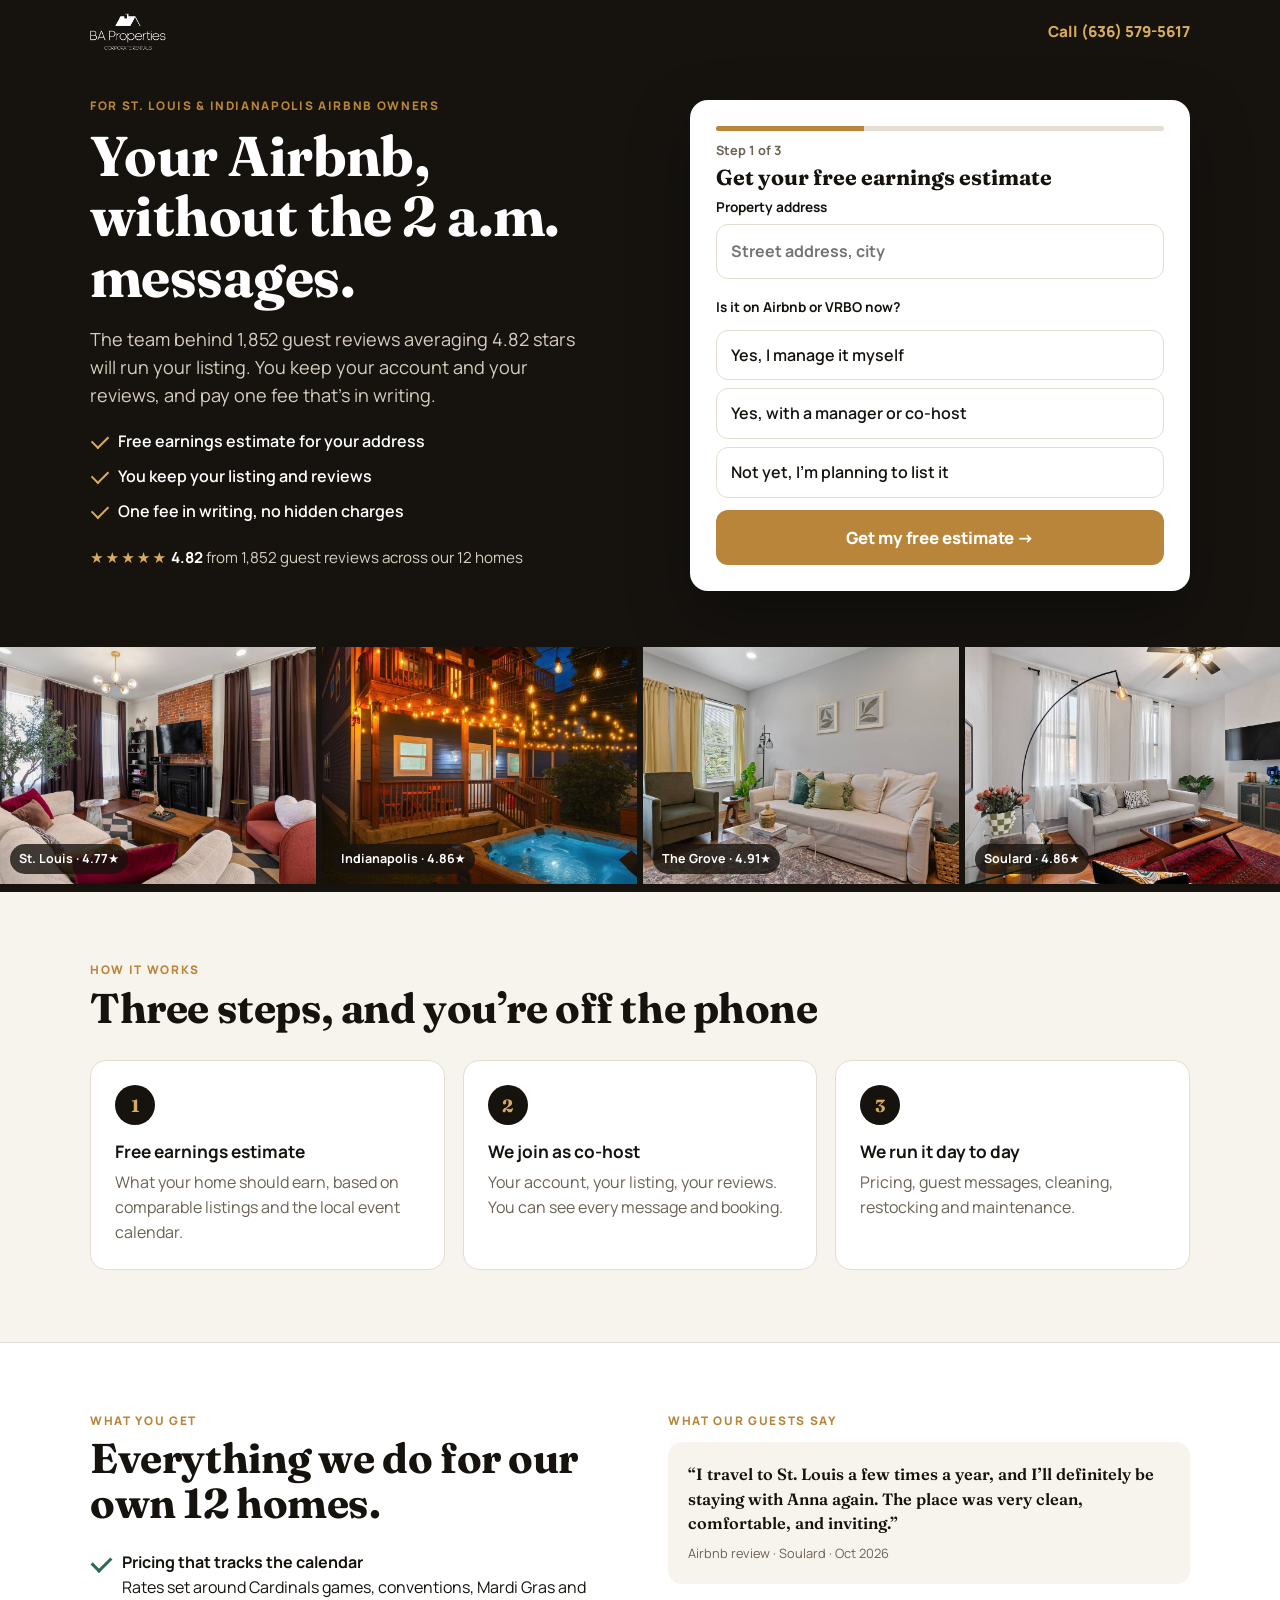
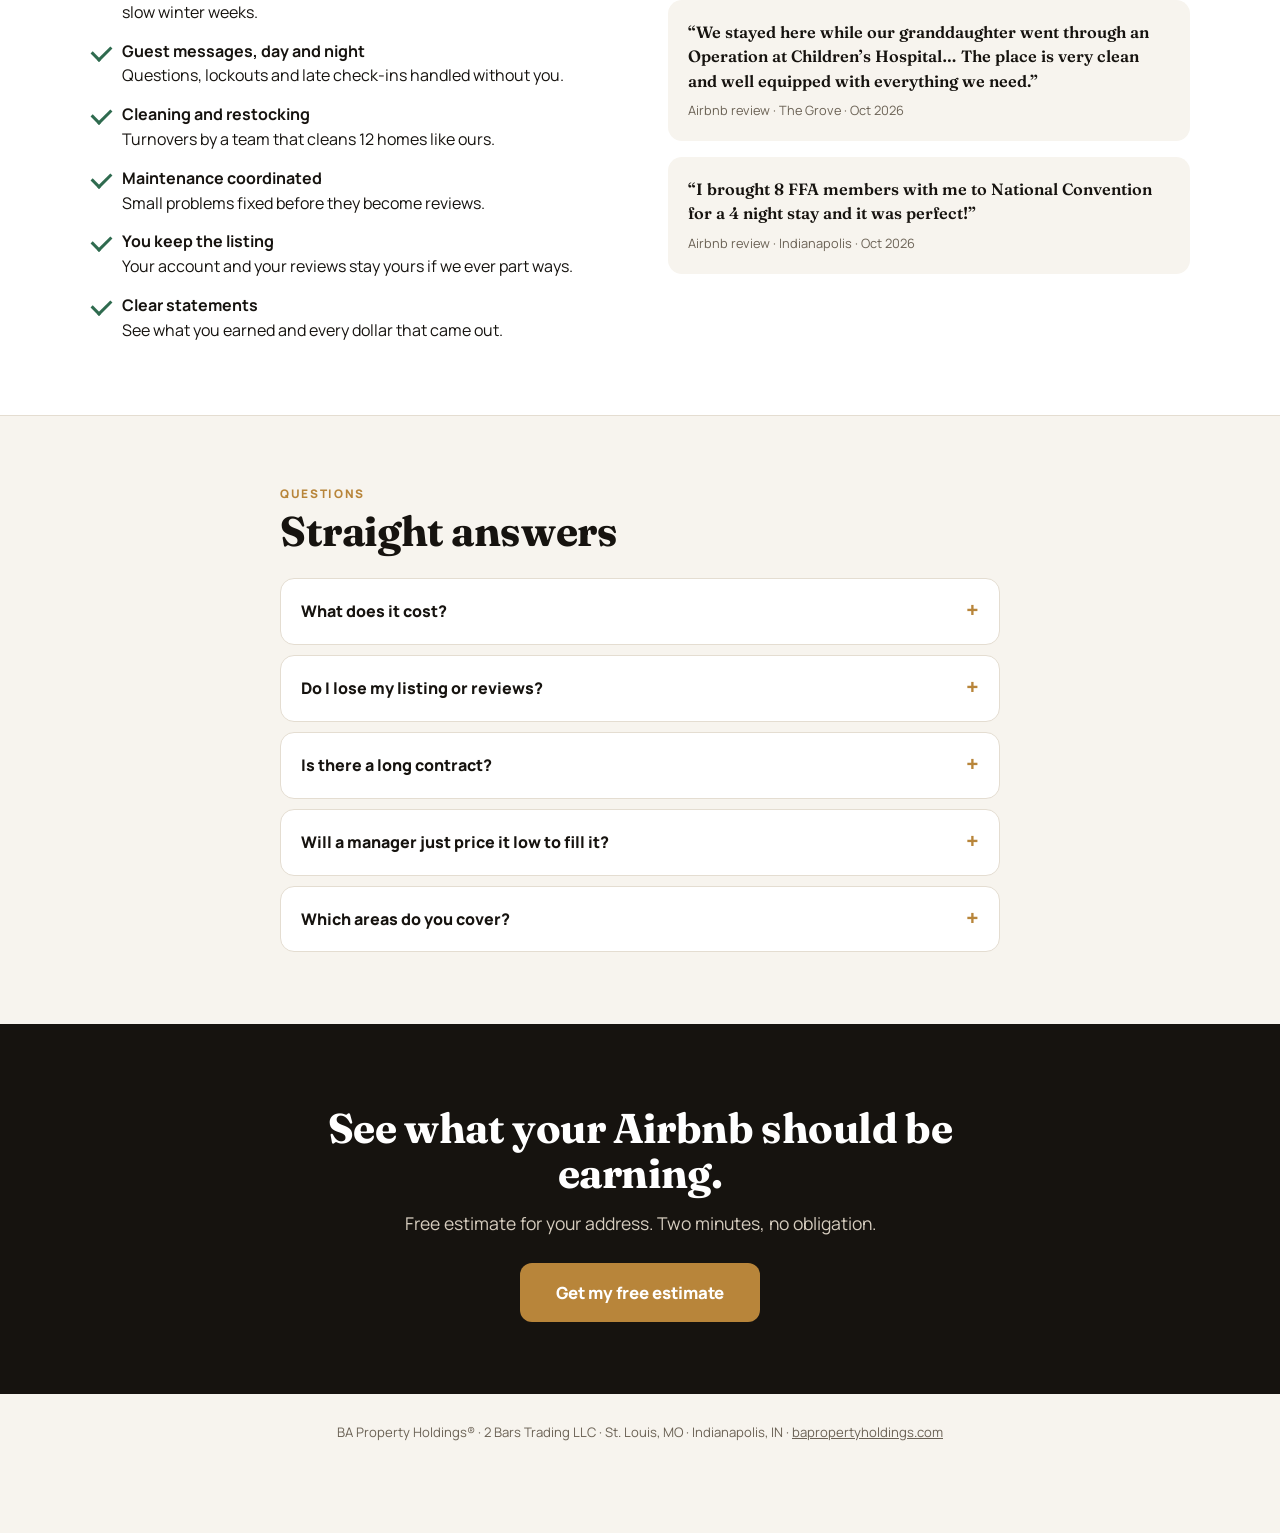
==== owners/index.html @ 2bc75612 "Ad landing pages for landlords (guaranteed rent) and owners (management) Co-Authored-By: Claude Opus" ====
<!doctype html>
<html lang="en">
<head>
<meta charset="utf-8">
<meta name="viewport" content="width=device-width, initial-scale=1, viewport-fit=cover">
<title>Airbnb management in St. Louis &amp; Indianapolis | BA Properties</title>
<meta name="description" content="Keep your listing and your reviews. BA Properties runs your Airbnb with the same team behind 1,852 guest reviews averaging 4.82 stars.">
<meta property="og:title" content="Airbnb management in St. Louis &amp; Indianapolis | BA Properties">
<meta property="og:description" content="Keep your listing and your reviews. BA Properties runs your Airbnb with the same team behind 1,852 guest reviews averaging 4.82 stars.">
<meta property="og:image" content="https://partners.bapropertyholdings.com/img/greenest-01.jpg">
<link rel="icon" href="/img/favicon.png">
<link rel="preload" as="image" href="/img/greenest-01.jpg">
<link rel="preconnect" href="https://fonts.googleapis.com"><link rel="preconnect" href="https://fonts.gstatic.com" crossorigin>
<link href="https://fonts.googleapis.com/css2?family=Fraunces:opsz,wght@9..144,600;9..144,700&family=Manrope:wght@400;500;600;700;800&display=swap" rel="stylesheet">
<link rel="stylesheet" href="/lp.css">
<script>
/* ---- Tracking config: paste the Meta Pixel ID to turn on PageView + Lead events ---- */
window.BA_PIXEL_ID = "";
window.BA_LEAD_EMAIL = "info@bapropertyholdings.com";
</script>
<script src="/lp.js" defer></script>
</head>
<body data-offer="owners">
<header class="bar">
  <div class="wrap bar-in">
    <img class="logo" src="/img/logo.png" alt="BA Properties" width="120" height="44">
    <a class="call" href="tel:+16365795617" data-track="call">Call (636) 579-5617</a>
  </div>
</header>

<main>
  <section class="hero">
    <div class="wrap hero-grid">
      <div class="hero-copy">
        <p class="kicker">For St. Louis &amp; Indianapolis Airbnb owners</p>
        <h1>Your Airbnb, without the 2 a.m. messages.</h1>
        <p class="sub">The team behind 1,852 guest reviews averaging 4.82 stars will run your listing. You keep your account and your reviews, and pay one fee that’s in writing.</p>
        <ul class="ticks"><li>Free earnings estimate for your address</li><li>You keep your listing and reviews</li><li>One fee in writing, no hidden charges</li></ul>
        <div class="rating"><span class="stars" aria-hidden="true">★★★★★</span> <b>4.82</b> from 1,852 guest reviews across our 12 homes</div>
      </div>

      <div class="card" id="form-card">
        <form id="lead" novalidate>
          <div class="progress" aria-hidden="true"><span></span></div>
          <p class="step-count" id="step-count">Step 1 of 3</p>

          <fieldset class="step" data-step="1">
            <legend>Get your free earnings estimate</legend>
            <label class="field">Property address<input name="address" autocomplete="street-address" placeholder="Street address, city" required></label>
            <p class="q">Is it on Airbnb or VRBO now?</p>
            <div class="opts" role="radiogroup"><label><input type="radio" name="q1b" value="Yes, I manage it myself" required><span>Yes, I manage it myself</span></label><label><input type="radio" name="q1b" value="Yes, with a manager or co-host"><span>Yes, with a manager or co-host</span></label><label><input type="radio" name="q1b" value="Not yet, I’m planning to list it"><span>Not yet, I’m planning to list it</span></label></div>
            <button type="button" class="btn next">Get my free estimate →</button>
          </fieldset>

          <fieldset class="step" data-step="2" hidden>
            <legend>A little about the property</legend>
            <p class="q">Bedrooms</p>
            <div class="opts row" role="radiogroup">
              <label><input type="radio" name="bedrooms" value="Studio" required><span>Studio</span></label>
              <label><input type="radio" name="bedrooms" value="1"><span>1</span></label>
              <label><input type="radio" name="bedrooms" value="2"><span>2</span></label>
              <label><input type="radio" name="bedrooms" value="3"><span>3</span></label>
              <label><input type="radio" name="bedrooms" value="4+"><span>4+</span></label>
            </div>
            <p class="q">What do you want most?</p>
            <div class="opts" role="radiogroup"><label><input type="radio" name="q2" value="More revenue" required><span>More revenue</span></label><label><input type="radio" name="q2" value="My time back"><span>My time back</span></label><label><input type="radio" name="q2" value="Better reviews and guests"><span>Better reviews and guests</span></label><label><input type="radio" name="q2" value="All of the above"><span>All of the above</span></label></div>
            <div class="nav"><button type="button" class="back">← Back</button><button type="button" class="btn next">Continue →</button></div>
          </fieldset>

          <fieldset class="step" data-step="3" hidden>
            <legend>Where should we send your estimate?</legend>
            <label class="field">Full name<input name="name" autocomplete="name" required></label>
            <label class="field">Mobile phone<input name="phone" type="tel" autocomplete="tel" inputmode="tel" required></label>
            <label class="field">Email<input name="email" type="email" autocomplete="email" required></label>
            <div class="nav"><button type="button" class="back">← Back</button><button type="submit" class="btn">Send my free estimate</button></div>
            <p class="fine">No obligation. We reply within one business day, usually the same day.</p>
          </fieldset>

          <div class="done" hidden>
            <div class="done-icon" aria-hidden="true">✓</div>
            <h2>Got it, thank you.</h2>
            <p>We’ll pull the numbers for your address and send your estimate within one business day.</p>
            <a class="btn ghost" href="tel:+16365795617" data-track="call">Prefer to talk now? Call (636) 579-5617</a>
          </div>
          <p class="err" role="alert" hidden></p>
        </form>
      </div>
    </div>
  </section>

  <section class="strip" aria-label="Some of our homes">
    <div class="photos">
      <figure><img src="/img/2930-hickory-01.jpg" alt="Living room, St. Louis" loading="lazy"><figcaption>St. Louis · 4.77★</figcaption></figure>
      <figure><img src="/img/2622-monon-grand-01.jpg" alt="Patio with hot tub, Indianapolis" loading="lazy"><figcaption>Indianapolis · 4.86★</figcaption></figure>
      <figure><img src="/img/greenest-01.jpg" alt="Living room, The Grove, St. Louis" loading="lazy"><figcaption>The Grove · 4.91★</figcaption></figure>
      <figure><img src="/img/2e-the-heart-of-mardi-gras-sou-01.jpg" alt="Living room, Soulard, St. Louis" loading="lazy"><figcaption>Soulard · 4.86★</figcaption></figure>
    </div>
  </section>

  <section class="sec">
    <div class="wrap">
      <p class="kicker">How it works</p>
      <h2>Three steps, and you’re off the phone</h2>
      <ol class="how"><li><b>Free earnings estimate</b><span>What your home should earn, based on comparable listings and the local event calendar.</span></li><li><b>We join as co-host</b><span>Your account, your listing, your reviews. You can see every message and booking.</span></li><li><b>We run it day to day</b><span>Pricing, guest messages, cleaning, restocking and maintenance.</span></li></ol>
    </div>
  </section>

  <section class="sec alt">
    <div class="wrap two">
      <div>
        <p class="kicker">What you get</p>
        <h2>Everything we do for our own 12 homes.</h2>
        <ul class="checks"><li><b>Pricing that tracks the calendar</b>Rates set around Cardinals games, conventions, Mardi Gras and slow winter weeks.</li><li><b>Guest messages, day and night</b>Questions, lockouts and late check-ins handled without you.</li><li><b>Cleaning and restocking</b>Turnovers by a team that cleans 12 homes like ours.</li><li><b>Maintenance coordinated</b>Small problems fixed before they become reviews.</li><li><b>You keep the listing</b>Your account and your reviews stay yours if we ever part ways.</li><li><b>Clear statements</b>See what you earned and every dollar that came out.</li></ul>
      </div>
      <div class="quotes">
        <p class="kicker">What our guests say</p>
        <figure><blockquote>“I travel to St. Louis a few times a year, and I’ll definitely be staying with Anna again. The place was very clean, comfortable, and inviting.”</blockquote><figcaption>Airbnb review · Soulard · Oct 2026</figcaption></figure>
        <figure><blockquote>“We stayed here while our granddaughter went through an Operation at Children’s Hospital… The place is very clean and well equipped with everything we need.”</blockquote><figcaption>Airbnb review · The Grove · Oct 2026</figcaption></figure>
        <figure><blockquote>“I brought 8 FFA members with me to National Convention for a 4 night stay and it was perfect!”</blockquote><figcaption>Airbnb review · Indianapolis · Oct 2026</figcaption></figure>
      </div>
    </div>
  </section>

  <section class="sec">
    <div class="wrap narrow">
      <p class="kicker">Questions</p>
      <h2>Straight answers</h2>
      <div class="faq"><details><summary>What does it cost?</summary><p>One percentage of booking revenue, quoted in writing with your estimate. No hidden fees, and we don’t add guest fees that we keep.</p></details><details><summary>Do I lose my listing or reviews?</summary><p>No. We join your existing listing as a co-host. It stays in your account.</p></details><details><summary>Is there a long contract?</summary><p>We’ll put the terms, including how to end it, in writing before you sign anything.</p></details><details><summary>Will a manager just price it low to fill it?</summary><p>No. We price for revenue, not occupancy. Weekends and event dates are where most of the money is, and we price them that way.</p></details><details><summary>Which areas do you cover?</summary><p>St. Louis city and county, and Indianapolis.</p></details></div>
    </div>
  </section>

  <section class="final">
    <div class="wrap narrow">
      <h2>See what your Airbnb should be earning.</h2>
      <p>Free estimate for your address. Two minutes, no obligation.</p>
      <a class="btn big" href="#form-card" data-track="final-cta">Get my free estimate</a>
    </div>
  </section>
</main>

<footer class="foot">
  <div class="wrap">BA Property Holdings® · 2 Bars Trading LLC · St. Louis, MO · Indianapolis, IN · <a href="https://www.bapropertyholdings.com/">bapropertyholdings.com</a></div>
</footer>

<a class="sticky" href="#form-card" data-track="sticky-cta">Get my free estimate</a>
</body>
</html>
---- lp.css ----
[hidden]{display:none!important}
:root{--ink:#16130f;--ink2:#2a251f;--paper:#f7f4ee;--card:#fff;--line:#e4ddd1;--muted:#6b6255;--gold:#b8853a;--gold2:#d9ab5c;--goldsoft:#f6ead3;--green:#2f6b4f;--serif:"Fraunces",Georgia,serif;--sans:"Manrope",system-ui,-apple-system,"Segoe UI",sans-serif}
*{box-sizing:border-box}html{scroll-behavior:smooth}
body{margin:0;background:var(--paper);color:var(--ink);font:16px/1.55 var(--sans);-webkit-font-smoothing:antialiased;padding-bottom:env(safe-area-inset-bottom)}
img{display:block;max-width:100%}a{color:inherit}
.wrap{max-width:1140px;margin:0 auto;padding:0 20px}.narrow{max-width:760px}
h1,h2{font-family:var(--serif);font-weight:700;letter-spacing:-.01em;line-height:1.08;margin:0}
h2{font-size:clamp(1.8rem,4vw,2.6rem);margin-top:10px}
.kicker{margin:0;font:800 .74rem/1 var(--sans);letter-spacing:.14em;text-transform:uppercase;color:var(--gold)}
:focus-visible{outline:2px solid var(--gold);outline-offset:3px}

.bar{background:var(--ink);color:#fff}
.bar-in{display:flex;justify-content:space-between;align-items:center;height:64px}
.logo{height:40px;width:auto}
.call{font-weight:800;text-decoration:none;color:var(--gold2);font-size:.95rem}

.hero{background:var(--ink);color:#fff;padding:36px 0 56px}
.hero-grid{display:grid;grid-template-columns:1.05fr .95fr;gap:48px;align-items:start}
.hero h1{font-size:clamp(2.1rem,5.2vw,3.5rem);margin-top:14px}
.sub{color:#d6cdbf;font-size:1.13rem;margin:18px 0 20px;max-width:46ch}
.ticks{list-style:none;padding:0;margin:0 0 22px;display:grid;gap:10px}
.ticks li{padding-left:28px;position:relative;font-weight:600}
.ticks li::before{content:"";position:absolute;left:2px;top:6px;width:14px;height:8px;border-left:2.5px solid var(--gold2);border-bottom:2.5px solid var(--gold2);transform:rotate(-45deg)}
.rating{color:#d6cdbf;font-size:.95rem}.rating b{color:#fff}.stars{color:var(--gold2);letter-spacing:2px}

.card{background:var(--card);color:var(--ink);border-radius:18px;padding:26px;box-shadow:0 24px 60px rgba(0,0,0,.35);scroll-margin-top:12px}
.progress{height:5px;background:var(--line);border-radius:9px;overflow:hidden}.progress span{display:block;height:100%;width:33%;background:var(--gold);transition:width .3s}
.step-count{margin:10px 0 4px;font-size:.8rem;font-weight:700;color:var(--muted)}
fieldset{border:0;margin:0;padding:0;display:grid;gap:12px}
legend{font:700 1.35rem/1.2 var(--serif);margin-bottom:6px;padding:0}
.field{display:grid;gap:6px;font-weight:700;font-size:.85rem}
input[type=text],input:not([type]),input[type=tel],input[type=email]{font:inherit;font-size:16px;padding:14px;border:1.5px solid var(--line);border-radius:12px;background:#fff;color:var(--ink);width:100%}
input:focus{border-color:var(--gold);outline:none}
.q{margin:6px 0 0;font-weight:700;font-size:.85rem}
.opts{display:grid;gap:8px}.opts.row{grid-template-columns:repeat(5,1fr)}
.opts label{position:relative;cursor:pointer}
.opts input{position:absolute;inset:0;opacity:0;margin:0;cursor:pointer}
.opts span{display:block;padding:12px 14px;border:1.5px solid var(--line);border-radius:12px;font-weight:600;text-align:left;transition:border-color .15s,background .15s}
.opts.row span{text-align:center;padding:12px 4px}
.opts input:checked+span{border-color:var(--gold);background:var(--goldsoft)}
.opts input:focus-visible+span{outline:2px solid var(--gold);outline-offset:2px}
.btn{display:inline-flex;justify-content:center;align-items:center;gap:8px;border:0;border-radius:12px;background:var(--gold);color:#fff;font:800 1.05rem var(--sans);padding:16px 20px;cursor:pointer;text-decoration:none;width:100%;transition:background .15s,transform .1s}
.btn:hover{background:#a3742f}.btn:active{transform:translateY(1px)}.btn[disabled]{opacity:.6;cursor:wait}
.btn.ghost{background:transparent;color:var(--ink);border:1.5px solid var(--line);font-size:.95rem}
.nav{display:grid;grid-template-columns:auto 1fr;gap:10px;align-items:center}
.back{background:none;border:0;font:700 .95rem var(--sans);color:var(--muted);cursor:pointer;padding:10px 8px}
.fine{margin:0;font-size:.8rem;color:var(--muted);text-align:center}
.err{margin:10px 0 0;padding:12px;border-radius:10px;background:#f8e3df;color:#8a2f1f;font-weight:600;font-size:.9rem}
.invalid{border-color:#c0492f!important}
.done{text-align:center;display:grid;gap:12px;padding:12px 0}
.done-icon{width:56px;height:56px;margin:0 auto;border-radius:50%;background:var(--green);color:#fff;display:grid;place-items:center;font-size:1.8rem}
.done p{margin:0;color:var(--muted)}

.strip{background:var(--ink);padding:0 0 8px}
.photos{display:grid;grid-template-columns:repeat(4,1fr);gap:6px}
.photos figure{margin:0;position:relative;aspect-ratio:4/3;overflow:hidden}
.photos img{width:100%;height:100%;object-fit:cover}
.photos figcaption{position:absolute;left:10px;bottom:10px;background:rgba(22,19,15,.78);color:#fff;font-size:.78rem;font-weight:700;padding:5px 9px;border-radius:999px}

.sec{padding:72px 0}.sec.alt{background:#fff;border-block:1px solid var(--line)}
.how{list-style:none;padding:0;margin:30px 0 0;display:grid;grid-template-columns:repeat(3,1fr);gap:18px;counter-reset:s}
.how li{background:#fff;border:1px solid var(--line);border-radius:16px;padding:24px;counter-increment:s}
.how li::before{content:counter(s);display:grid;place-items:center;width:40px;height:40px;border-radius:50%;background:var(--ink);color:var(--gold2);font:700 1.1rem var(--serif);margin-bottom:14px}
.how b{display:block;font-size:1.08rem;margin-bottom:4px}.how span{color:var(--muted)}
.two{display:grid;grid-template-columns:1fr 1fr;gap:56px}
.checks{list-style:none;padding:0;margin:24px 0 0;display:grid;gap:14px}
.checks li{padding-left:32px;position:relative}
.checks li::before{content:"";position:absolute;left:2px;top:6px;width:16px;height:9px;border-left:3px solid var(--green);border-bottom:3px solid var(--green);transform:rotate(-45deg)}
.checks b{display:block}
.quotes{display:grid;gap:16px;align-content:start}
.quotes figure{margin:0;background:var(--paper);border-radius:14px;padding:20px}
.quotes blockquote{margin:0;font:600 1.02rem/1.5 var(--serif)}
.quotes figcaption{margin-top:8px;font-size:.8rem;color:var(--muted)}
.faq{margin-top:24px;display:grid;gap:10px}
.faq details{background:#fff;border:1px solid var(--line);border-radius:14px;padding:4px 20px}
.faq summary{cursor:pointer;font-weight:800;padding:16px 0;list-style:none;display:flex;justify-content:space-between;gap:12px}
.faq summary::after{content:"+";color:var(--gold);font-size:1.4rem;line-height:1}
.faq details[open] summary::after{content:"–"}
.faq p{margin:0 0 18px;color:var(--muted)}
.final{background:var(--ink);color:#fff;text-align:center;padding:72px 0}
.final p{color:#d6cdbf;font-size:1.1rem;margin:14px auto 26px;max-width:52ch}
.btn.big{width:auto;padding:18px 36px}
.foot{padding:28px 0 90px;font-size:.82rem;color:var(--muted);text-align:center}
.sticky{display:none}
@media(max-width:900px){
  .hero-grid,.two{grid-template-columns:1fr;gap:28px}
  .how{grid-template-columns:1fr}
  .photos{grid-template-columns:1fr 1fr}
  .sticky{display:block;position:fixed;left:12px;right:12px;bottom:calc(12px + env(safe-area-inset-bottom));z-index:30;background:var(--gold);color:#fff;text-align:center;font-weight:800;padding:16px;border-radius:14px;text-decoration:none;box-shadow:0 10px 30px rgba(0,0,0,.3);transition:transform .25s}
  .sticky.hide{transform:translateY(160%)}
  .call{font-size:.85rem}
}
@media(prefers-reduced-motion:reduce){*{transition:none!important;scroll-behavior:auto!important}}
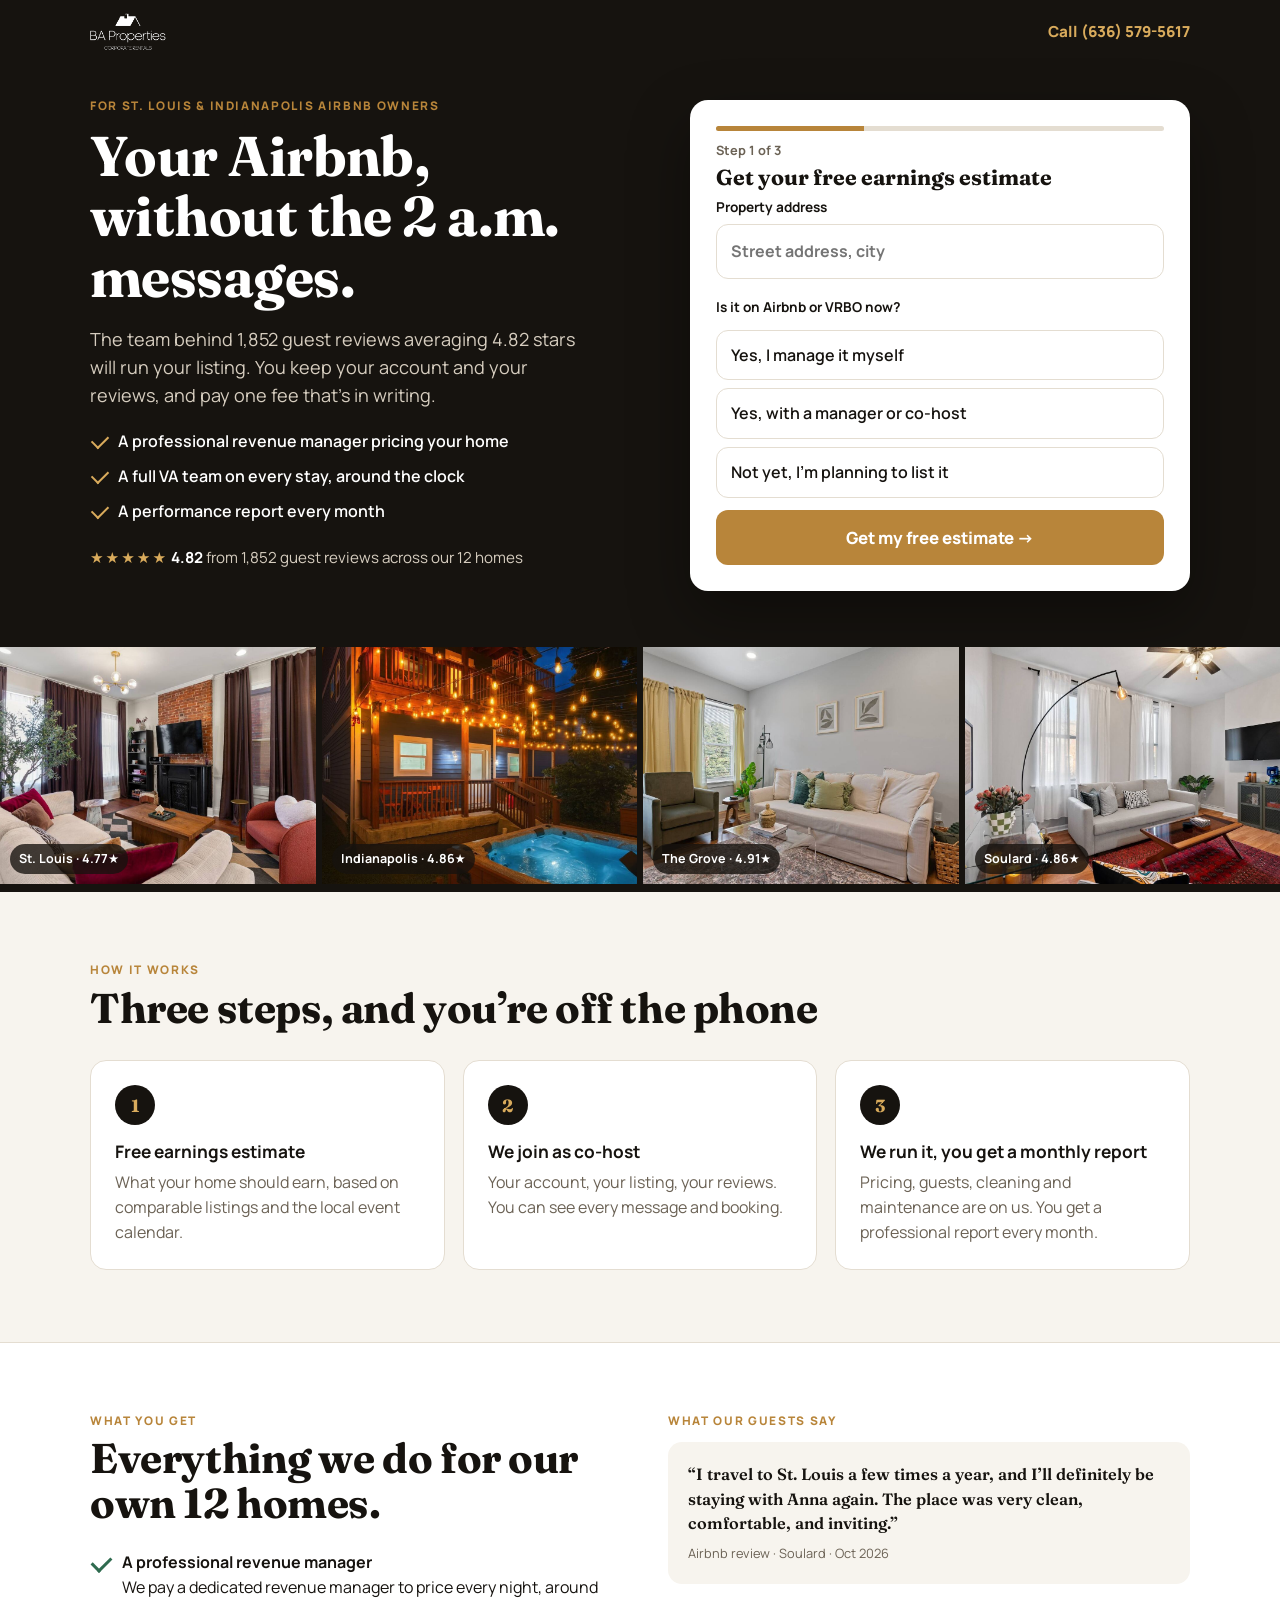
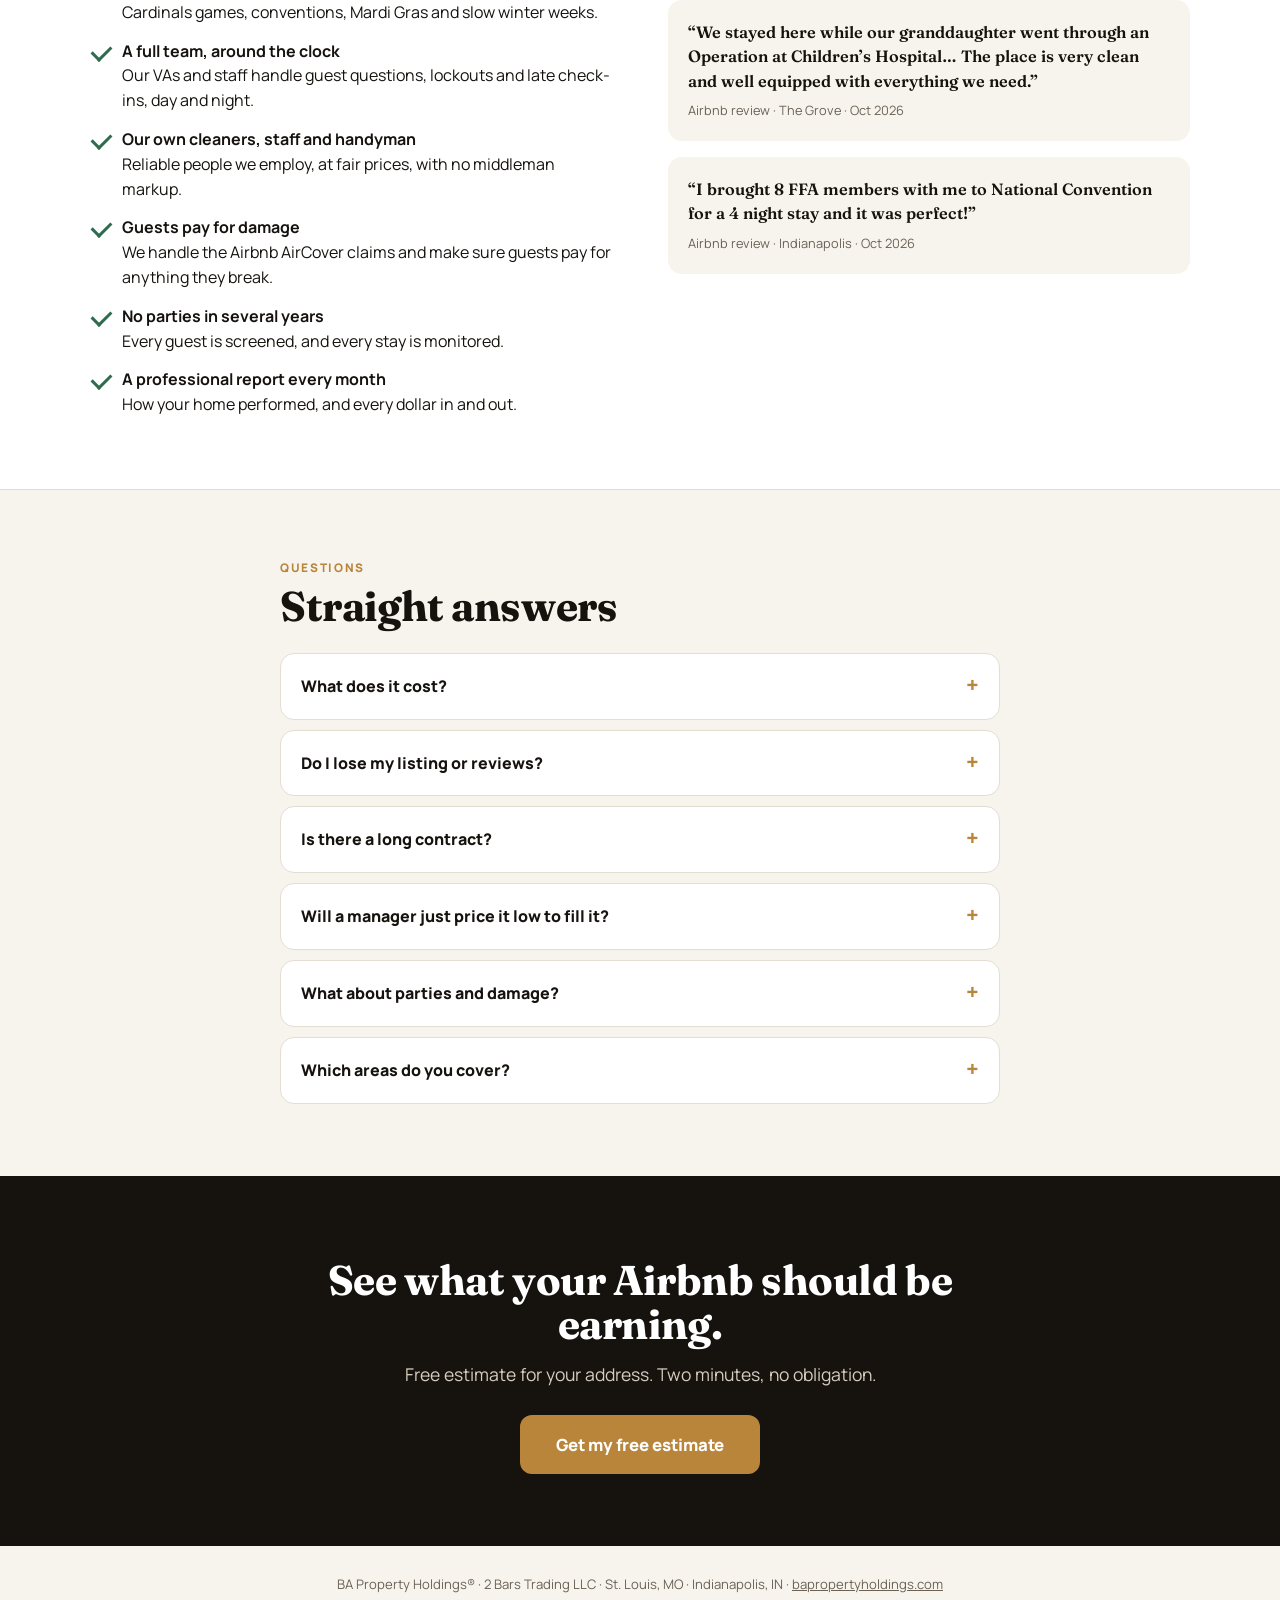
==== commit f25ac7be: "Landing pages: 24/7 VA team, no parties, AirCover claims, revenue manager, own crew, monthly report " ====
--- a/owners/index.html
+++ b/owners/index.html
@@ -35,7 +35,7 @@
         <p class="kicker">For St. Louis &amp; Indianapolis Airbnb owners</p>
         <h1>Your Airbnb, without the 2 a.m. messages.</h1>
         <p class="sub">The team behind 1,852 guest reviews averaging 4.82 stars will run your listing. You keep your account and your reviews, and pay one fee that’s in writing.</p>
-        <ul class="ticks"><li>Free earnings estimate for your address</li><li>You keep your listing and reviews</li><li>One fee in writing, no hidden charges</li></ul>
+        <ul class="ticks"><li>A professional revenue manager pricing your home</li><li>A full VA team on every stay, around the clock</li><li>A performance report every month</li></ul>
         <div class="rating"><span class="stars" aria-hidden="true">★★★★★</span> <b>4.82</b> from 1,852 guest reviews across our 12 homes</div>
       </div>
 
@@ -101,7 +101,7 @@
     <div class="wrap">
       <p class="kicker">How it works</p>
       <h2>Three steps, and you’re off the phone</h2>
-      <ol class="how"><li><b>Free earnings estimate</b><span>What your home should earn, based on comparable listings and the local event calendar.</span></li><li><b>We join as co-host</b><span>Your account, your listing, your reviews. You can see every message and booking.</span></li><li><b>We run it day to day</b><span>Pricing, guest messages, cleaning, restocking and maintenance.</span></li></ol>
+      <ol class="how"><li><b>Free earnings estimate</b><span>What your home should earn, based on comparable listings and the local event calendar.</span></li><li><b>We join as co-host</b><span>Your account, your listing, your reviews. You can see every message and booking.</span></li><li><b>We run it, you get a monthly report</b><span>Pricing, guests, cleaning and maintenance are on us. You get a professional report every month.</span></li></ol>
     </div>
   </section>
 
@@ -110,7 +110,7 @@
       <div>
         <p class="kicker">What you get</p>
         <h2>Everything we do for our own 12 homes.</h2>
-        <ul class="checks"><li><b>Pricing that tracks the calendar</b>Rates set around Cardinals games, conventions, Mardi Gras and slow winter weeks.</li><li><b>Guest messages, day and night</b>Questions, lockouts and late check-ins handled without you.</li><li><b>Cleaning and restocking</b>Turnovers by a team that cleans 12 homes like ours.</li><li><b>Maintenance coordinated</b>Small problems fixed before they become reviews.</li><li><b>You keep the listing</b>Your account and your reviews stay yours if we ever part ways.</li><li><b>Clear statements</b>See what you earned and every dollar that came out.</li></ul>
+        <ul class="checks"><li><b>A professional revenue manager</b>We pay a dedicated revenue manager to price every night, around Cardinals games, conventions, Mardi Gras and slow winter weeks.</li><li><b>A full team, around the clock</b>Our VAs and staff handle guest questions, lockouts and late check-ins, day and night.</li><li><b>Our own cleaners, staff and handyman</b>Reliable people we employ, at fair prices, with no middleman markup.</li><li><b>Guests pay for damage</b>We handle the Airbnb AirCover claims and make sure guests pay for anything they break.</li><li><b>No parties in several years</b>Every guest is screened, and every stay is monitored.</li><li><b>A professional report every month</b>How your home performed, and every dollar in and out.</li></ul>
       </div>
       <div class="quotes">
         <p class="kicker">What our guests say</p>
@@ -125,7 +125,7 @@
     <div class="wrap narrow">
       <p class="kicker">Questions</p>
       <h2>Straight answers</h2>
-      <div class="faq"><details><summary>What does it cost?</summary><p>One percentage of booking revenue, quoted in writing with your estimate. No hidden fees, and we don’t add guest fees that we keep.</p></details><details><summary>Do I lose my listing or reviews?</summary><p>No. We join your existing listing as a co-host. It stays in your account.</p></details><details><summary>Is there a long contract?</summary><p>We’ll put the terms, including how to end it, in writing before you sign anything.</p></details><details><summary>Will a manager just price it low to fill it?</summary><p>No. We price for revenue, not occupancy. Weekends and event dates are where most of the money is, and we price them that way.</p></details><details><summary>Which areas do you cover?</summary><p>St. Louis city and county, and Indianapolis.</p></details></div>
+      <div class="faq"><details><summary>What does it cost?</summary><p>One percentage of booking revenue, quoted in writing with your estimate. No hidden fees, and we don’t add guest fees that we keep.</p></details><details><summary>Do I lose my listing or reviews?</summary><p>No. We join your existing listing as a co-host. It stays in your account.</p></details><details><summary>Is there a long contract?</summary><p>We’ll put the terms, including how to end it, in writing before you sign anything.</p></details><details><summary>Will a manager just price it low to fill it?</summary><p>No. We price for revenue, not occupancy. Weekends and event dates are where most of the money is, and we price them that way.</p></details><details><summary>What about parties and damage?</summary><p>We haven’t had a party in several years. If a guest damages anything, we handle the AirCover claim and make sure the guest pays.</p></details><details><summary>Which areas do you cover?</summary><p>St. Louis city and county, and Indianapolis.</p></details></div>
     </div>
   </section>
 
